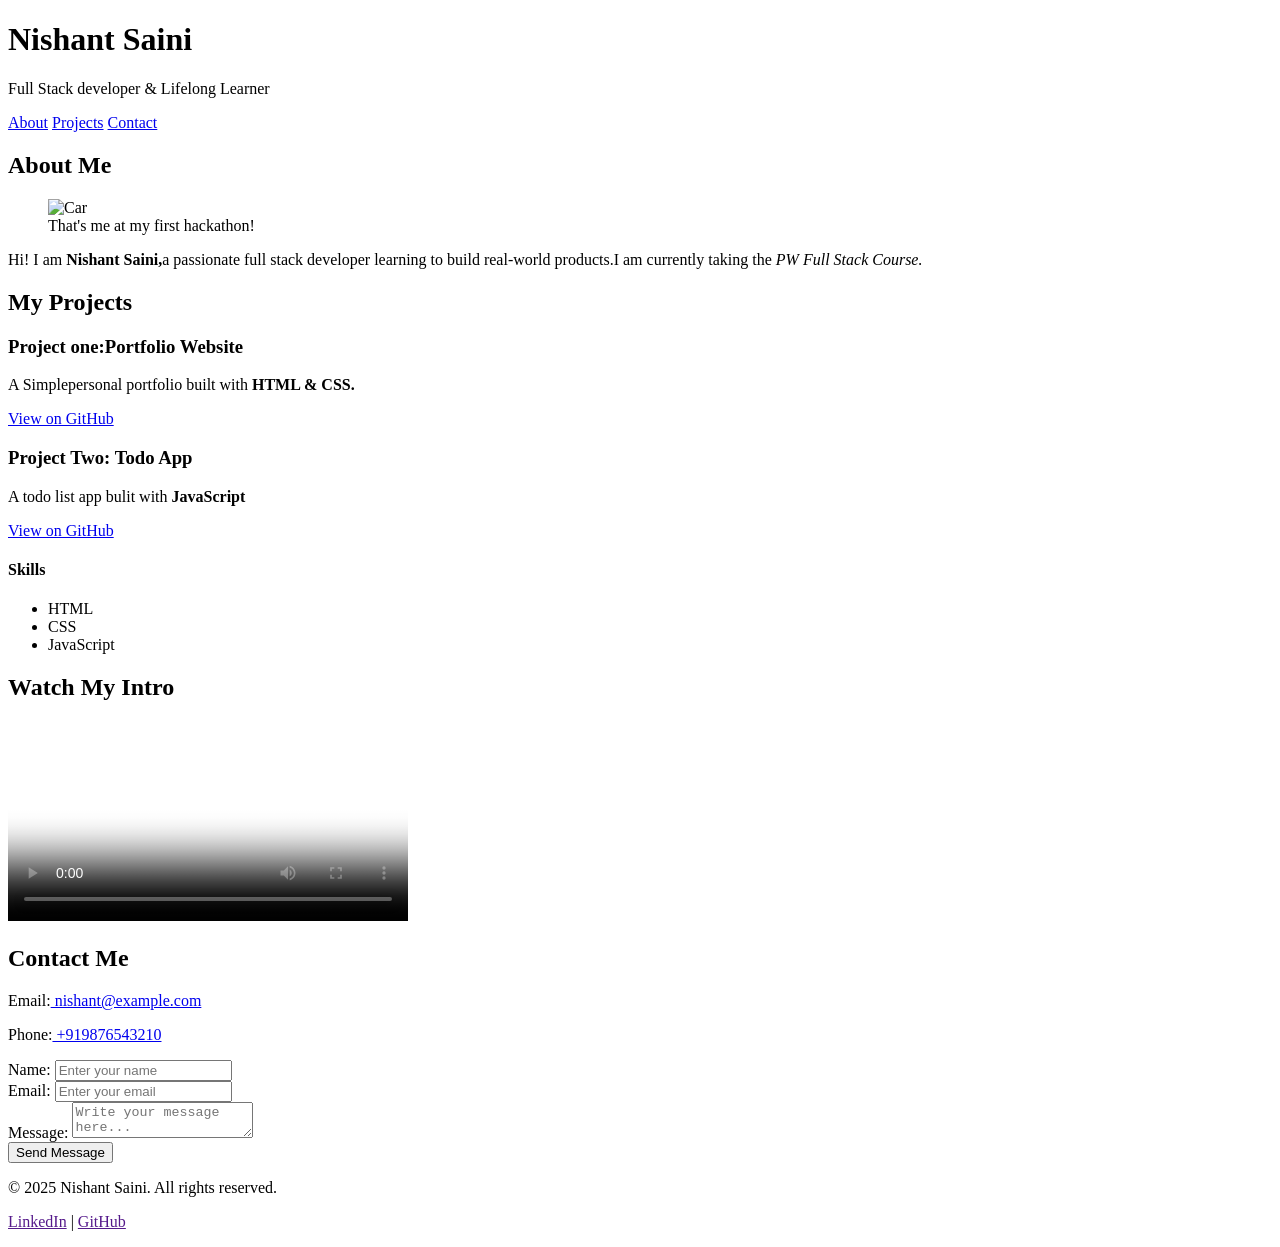
==== index.html @ 2cbef5d5 "Rename HTML Portfolio/index.html to index.html" ====
<!DOCTYPE html>
<html lang="en">

<head>
    <meta charset="UTF-8">
    <meta name="viewport" content="width=device-width, initial-scale=1.0">
    <title>Nishant Saini Portfolio</title>
    <link rel="stylesheet" href="style.css">
</head>

<body>
    <header>
        <h1>Nishant Saini</h1>
        <p>Full Stack developer & Lifelong Learner</p>

        <nav>
            <a href="#about">About</a>
            <a href="#project">Projects</a>
            <a href="#intro">Contact</a>
        </nav>
    </header>

    <main>

        <section id="about">
            <h2>About Me</h2>
            <figure>
                <img src="download.jpg" alt="Car">
                <figcaption>That's me at my first hackathon!</figcaption>
            </figure>
            <p>
                Hi! I am <strong>Nishant Saini,</strong>a passionate full stack developer learning to build real-world
                products.I am currently taking the
                <em>PW Full Stack Course.</em>
            </p>
        </section>

        <section id="project">
            <h2>My Projects</h2>

            <div class="cards">
                <article>
                    <h3>Project one:Portfolio Website</h3>
                    <p>A Simplepersonal portfolio built with <strong>HTML & CSS.</strong></p>
                    <a href="https://github.com/nishantsaini2331">View on GitHub</a>
                </article>

                <article>
                    <h3>Project Two: Todo App</h3>
                    <p>A todo list app bulit with <strong>JavaScript</strong></p>
                    <a href="https://github.com/nishantsaini2331">View on GitHub</a>
                </article>
            </div>

            <div class="skill">
                <h4>Skills</h4>
                <ul>
                    <li>HTML</li>
                    <li>CSS</li>
                    <li>JavaScript</li>
                </ul>
            </div>
        </section>

        <section id="intro">
            <h2>Watch My Intro</h2>
            <video src="348656_small.mp4" height="200px" weight="500px" controls poster="car.jpg"></video>
        </section>

    </main>

    <footer>
        <h2>Contact Me</h2>
        <p>Email:<a href="mailto:nishant@example.com"> nishant@example.com</a></p>
        <p>Phone:<a href="tel:+919876543210"> +919876543210</a></p>

        <form action="">

            <label for="text">Name:</label>
            <input type="text" id="text" placeholder="Enter your name">
            <br>

            <label for="email">Email:</label>
            <input type="email" id="email" placeholder="Enter your email">
            <br>

            <label for="message">Message:</label>
            <textarea name="message" id="message" placeholder="Write your message here..."></textarea>
            <br>

            <button type="button">Send Message</button>
        </form>


        <div id="lower-footer">
            <p>&copy; 2025 Nishant Saini. All rights reserved.</p>

            <p>
                <a href="">LinkedIn</a> | <a href="">GitHub</a>
            </p>
        </div>

    </footer>


</body>

</html>
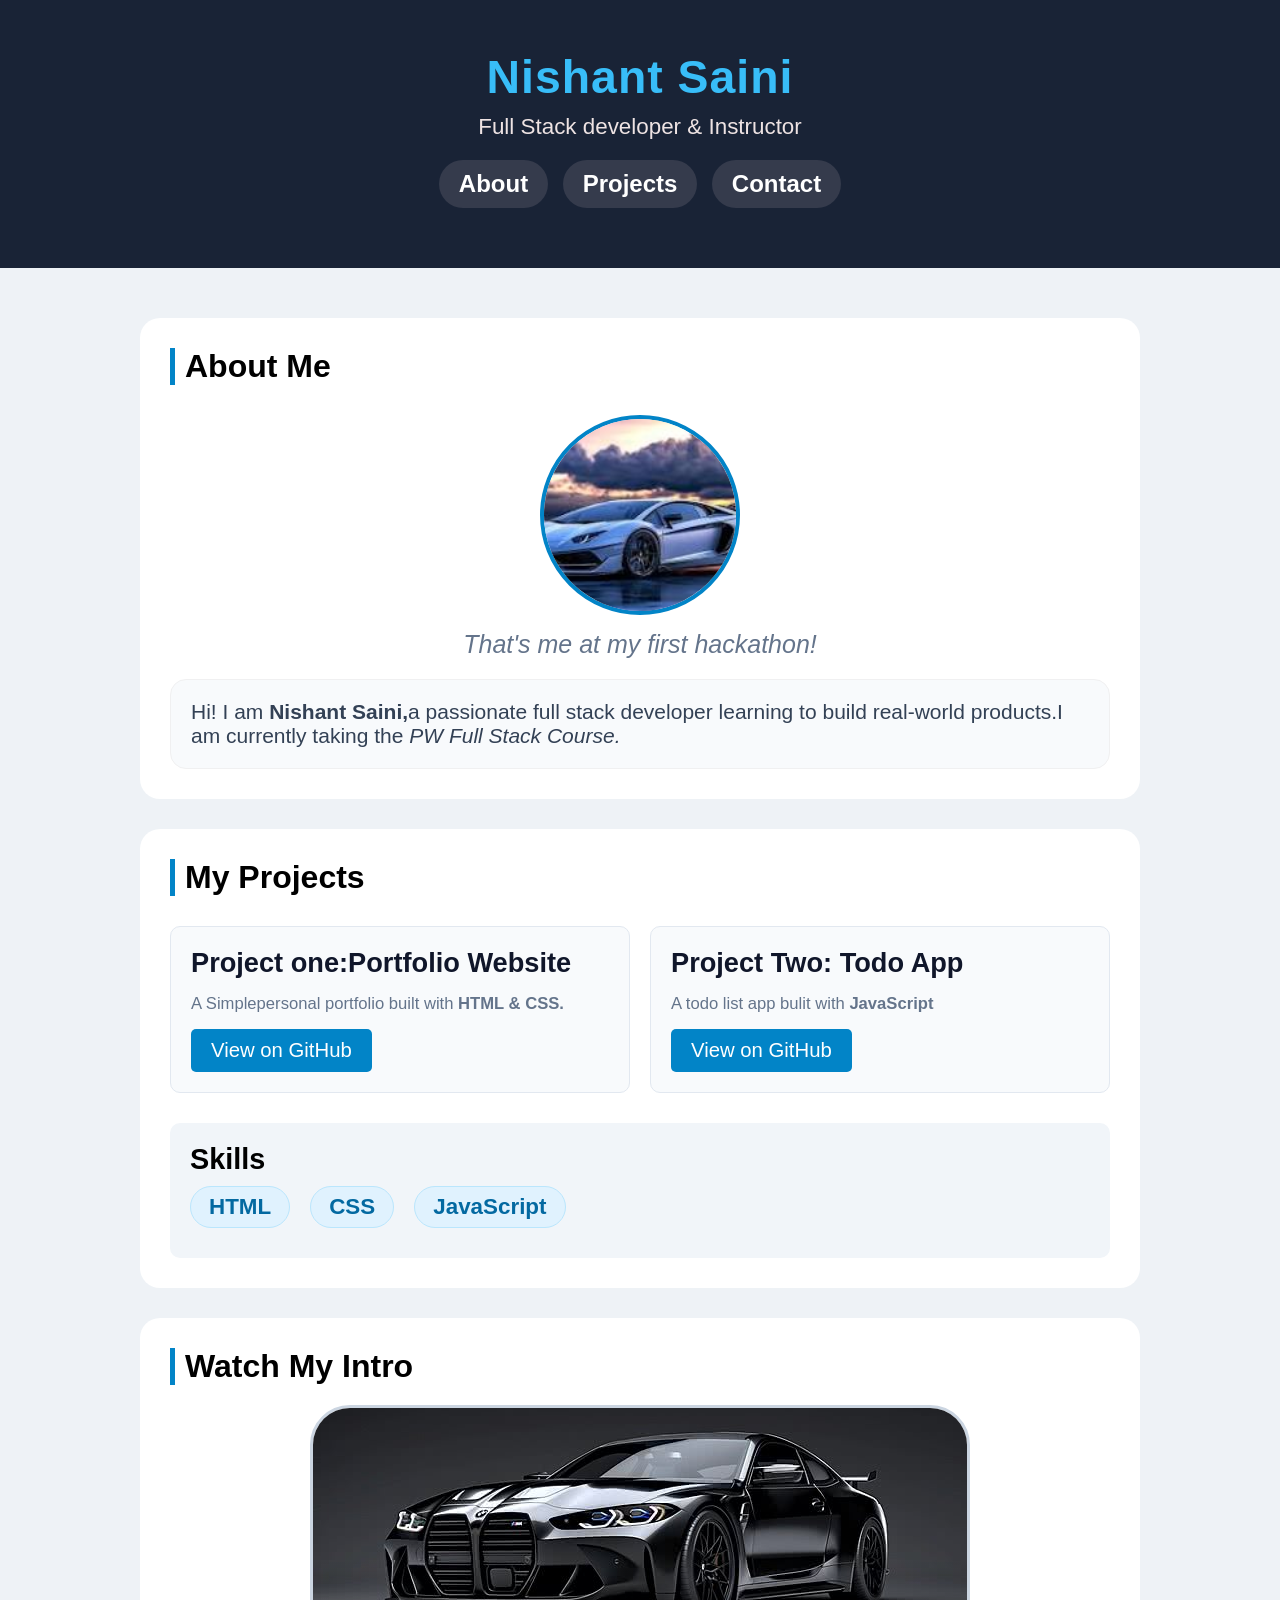
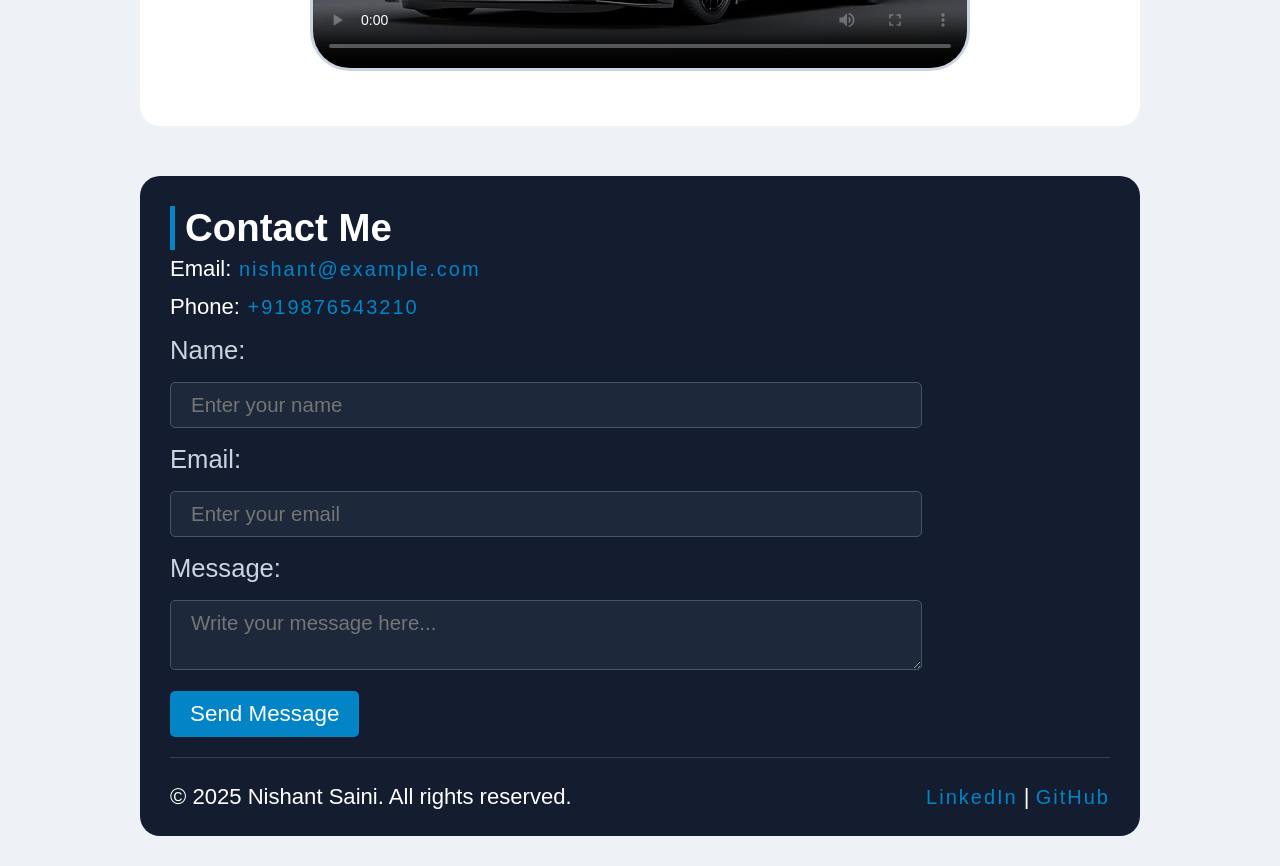
==== commit 15e91c07: "change description" ====
--- a/index.html
+++ b/index.html
@@ -11,7 +11,7 @@
 <body>
     <header>
         <h1>Nishant Saini</h1>
-        <p>Full Stack developer & Lifelong Learner</p>
+        <p>Full Stack developer & Instructor</p>
 
         <nav>
             <a href="#about">About</a>
--- a/style.css
+++ b/style.css
@@ -0,0 +1,291 @@
+@import url('https://fonts.googleapis.com/css2?family=Edu+VIC+WA+NT+Hand:wght@400..700&family=Poppins:ital,wght@0,100;0,200;0,300;0,400;0,500;0,600;0,700;0,800;0,900;1,100;1,200;1,300;1,400;1,500;1,600;1,700;1,800;1,900&display=swap');
+
+* {
+    padding: 0;
+    margin: 0;
+    box-sizing: border-box;
+    font-family: "Poppins", sans-serif;
+    /* background-color: rgb(238, 242, 246); */
+}
+
+body {
+    background-color: #EEF2F6;
+}
+
+header {
+    padding: 50px 0;
+    background-color: rgb(25, 35, 54);
+    color: white;
+    text-align: center;
+}
+
+header h1 {
+    color: rgb(56, 189, 248);
+    font-size: 2.9rem;
+    letter-spacing: 1px;
+}
+
+header p {
+    color: rgb(238, 227, 227);
+    padding: 10px 0;
+    font-size: 1.4rem;
+}
+
+header nav a {
+    display: inline-block;
+    background-color: #353B4C;
+    color: white;
+    font-size: 1.5rem;
+    text-decoration: none;
+    border-radius: 30px;
+    padding: 10px 20px;
+    margin: 10px 5px;
+    font-weight: 600;
+}
+
+header nav a:hover {
+    background-color: #0284C7;
+}
+
+main {
+    margin: 50px auto;
+    /* background-color: white; */
+    max-width: 1000px;
+    /* padding: 50px 250px ; */
+}
+
+#about,
+#project,
+#intro {
+    background-color: white;
+    font-size: 17px;
+    padding: 30px;
+    border-radius: 20px;
+    margin-bottom: 30px;
+}
+
+#about h2,
+#project h2,
+#intro h2 {
+    border-left: 5px solid #0284C7;
+    padding-left: 10px;
+    font-size: 2rem;
+    font-weight: 700;
+}
+
+#about figure {
+    text-align: center;
+    padding: 20px 0;
+}
+
+#about figure img {
+    margin-left: auto;
+    margin-right: auto;
+    width: 200px;
+    height: 200px;
+    border-radius: 50%;
+    object-fit: cover;
+    border: 4px solid #0284C7;
+    margin: 10px 0;
+    transition: all 1s;
+}
+
+#about figure img:hover {
+    transform: scale(1.1);
+    box-shadow: 9px 10px 10px rgba(0, 0, 0, 0.155);
+
+}
+
+#about figure figcaption {
+    font-size: 25px;
+    color: #64748B;
+    font-style: italic;
+}
+
+#about p {
+    font-size: 21px;
+    padding: 20px;
+    border-radius: 16px;
+    border: 1px solid #f0f0f1;
+    background-color: #F8FAFC;
+    color: #334155;
+}
+
+.cards {
+    display: flex;
+    gap: 20px;
+    margin: 30px 0;
+    flex-wrap: wrap;
+}
+
+.cards article {
+    flex: 1;
+    background-color: #F8FAFC;
+    border-radius: 10px;
+    padding: 20px;
+    /* display: flex;
+    flex-direction: column;
+    gap: 10px; */
+    border: 1px solid #E2E8F0;
+    color: #10162A;
+    transition: all 0.5s;
+}
+
+.cards article:hover {
+    transform: translateY(-5px);
+    box-shadow: 9px 10px 10px rgba(0, 0, 0, 0.221);
+}
+
+.cards article h3 {
+    font-size: 1.7rem;
+}
+
+.cards article p {
+    font-size: 1.04rem;
+    color: #64748B;
+    margin: 15px 0;
+}
+
+.cards article a {
+    border-radius: 5px;
+    background-color: #0284C7;
+    padding: 10px 20px;
+    display: inline-block;
+    color: white;
+    font-weight: 500;
+    text-decoration: none;
+    font-size: 1.27rem;
+}
+
+.skill {
+    background-color: #F1F5F9;
+    padding: 20px;
+    border-radius: 10px;
+}
+
+.skill h4 {
+    font-size: 1.8rem;
+}
+
+.skill ul {
+    list-style-type: none;
+    display: flex;
+    padding: 10px 0;
+    font-size: 1.1rem;
+    gap: 20px;
+    flex-wrap: wrap;
+}
+
+.skill ul li {
+    background-color: #E0F2FE;
+    border-radius: 30px;
+    border: 1px solid #BAE6FD;
+    padding: 7px 18px;
+    color: #0369A1;
+    font-weight: 600;
+    font-size: 1.4rem;
+
+}
+
+#intro {
+    text-align: center;
+}
+
+#intro h2 {
+    text-align: left;
+}
+
+
+#intro video {
+    margin: 20px 0;
+    object-fit: cover;
+    max-width: 100%;
+    height: auto;
+    border-radius: 40px;
+    border: 3px solid #CBD5E1;
+}
+
+
+footer {
+    margin: 50px auto;
+    max-width: 1000px;
+    background-color: #141D30;
+    padding: 30px 30px 0;
+    border-radius: 20px;
+    margin-bottom: 30px;
+}
+
+footer h2 {
+    border-left: 5px solid #0284C7;
+    padding-left: 10px;
+    color: white;
+    font-size: 2.4rem;
+    font-weight: 700;
+}
+
+footer p {
+    color: white;
+    padding: 6px 0;
+    font-size: 1.38rem;
+}
+
+footer p a {
+    text-decoration: none;
+    color: #0284C7;
+    font-size: 20px;
+    letter-spacing: 0.1em;
+}
+
+footer p a:hover {
+    text-decoration: underline;
+    color: #38bdf8;
+}
+
+form label {
+    display: block;
+    margin: 10px 0;
+    color: #CBD5E1;
+    font-weight: 500px;
+    font-size: 1.6rem;
+}
+
+form {
+    max-width: 80%;
+}
+
+form input[type="text"],
+form input[type="email"],
+textarea {
+    width: 100%;
+    background-color: #1E283B;
+    outline: none;
+    border: 1px solid #475569;
+    border-radius: 5px;
+    padding: 10px 20px;
+    color: white;
+    margin: 7px 0;
+    font-size: 1.28rem;
+}
+
+form button {
+    background-color: #0284C7;
+    border-radius: 5px;
+    padding: 10px 20px;
+    display: inline-block;
+    color: white;
+    outline: none;
+    border: none;
+    margin: 10px 0;
+    font-size: 1.4rem;
+}
+
+#lower-footer {
+    display: flex;
+    justify-content: space-between;
+    align-items: center;
+    flex-wrap: wrap;
+    border-top: 1px solid rgba(128, 128, 128, 0.348);
+    padding: 20px 0;
+    margin-top: 10px;
+    font-size: 1.2rem;
+}
